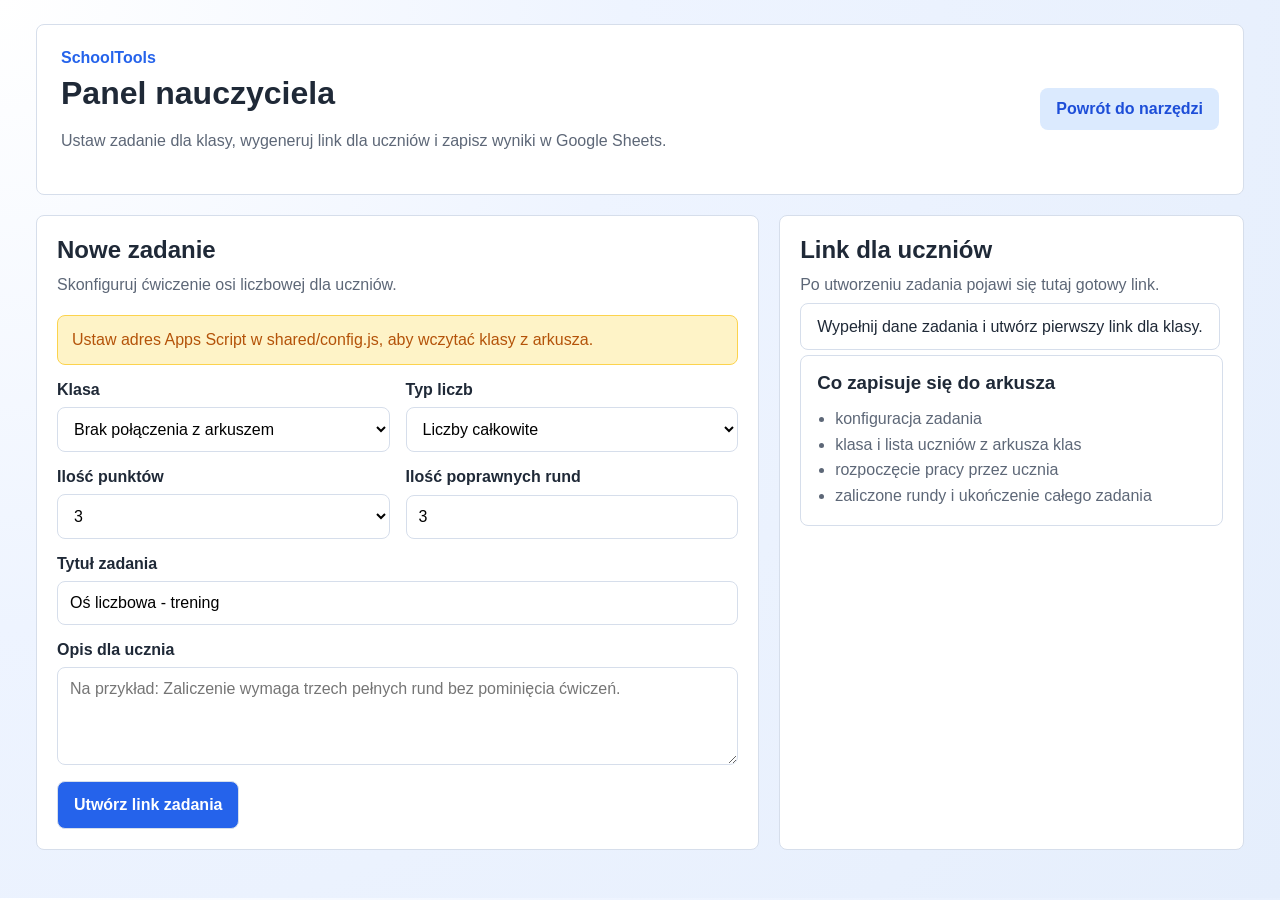
==== teacher/index.html @ 3faf94a4 "first attempt" ====
<!DOCTYPE html>
<html lang="pl">
  <head>
    <meta charset="UTF-8" />
    <meta name="viewport" content="width=device-width, initial-scale=1.0" />
    <title>Panel nauczyciela - SchoolTools</title>
    <script src="../shared/config.js"></script>
    <script src="../shared/theme.js"></script>
    <script src="../shared/assignment-api.js"></script>
    <link rel="stylesheet" href="./style.css" />
  </head>
  <body>
    <main class="page">
      <header class="page__header">
        <div>
          <p class="page__eyebrow" data-brand-name>SchoolTools</p>
          <h1>Panel nauczyciela</h1>
          <p class="page__lead">
            Ustaw zadanie dla klasy, wygeneruj link dla uczniów i zapisz wyniki
            w Google Sheets.
          </p>
        </div>
        <a class="page__back" href="../index.html">Powrót do narzędzi</a>
      </header>

      <section class="layout">
        <section class="panel">
          <header class="panel__header">
            <div>
              <h2>Nowe zadanie</h2>
              <p>Skonfiguruj ćwiczenie osi liczbowej dla uczniów.</p>
            </div>
          </header>

          <form id="assignment-form" class="form">
            <div id="api-warning" class="inline-warning" hidden></div>

            <div class="grid grid--2">
              <label class="field">
                <span>Klasa</span>
                <select id="class-select" name="classId">
                  <option value="">Wczytywanie klas...</option>
                </select>
              </label>

              <label class="field">
                <span>Typ liczb</span>
                <select id="task-type-select" name="taskType">
                  <option value="natural">Liczby naturalne</option>
                  <option value="integer" selected>Liczby całkowite</option>
                  <option value="commonFraction">Ułamki zwykłe</option>
                  <option value="decimal">Ułamki dziesiętne</option>
                  <option value="rational">Liczby wymierne</option>
                </select>
              </label>
            </div>

            <div class="grid grid--2">
              <label class="field">
                <span>Ilość punktów</span>
                <select id="point-count-select" name="pointCount">
                  <option value="2">2</option>
                  <option value="3" selected>3</option>
                  <option value="4">4</option>
                  <option value="5">5</option>
                  <option value="6">6</option>
                </select>
              </label>

              <label class="field">
                <span>Ilość poprawnych rund</span>
                <input
                  id="required-successes-input"
                  name="requiredSuccesses"
                  type="number"
                  min="1"
                  max="10"
                  value="3"
                />
              </label>
            </div>

            <label class="field">
              <span>Tytuł zadania</span>
              <input
                id="assignment-title-input"
                name="title"
                type="text"
                value="Oś liczbowa - trening"
              />
            </label>

            <label class="field">
              <span>Opis dla ucznia</span>
              <textarea
                id="student-instructions-input"
                name="studentInstructions"
                rows="4"
                placeholder="Na przykład: Zaliczenie wymaga trzech pełnych rund bez pominięcia ćwiczeń."
              ></textarea>
            </label>

            <div class="actions">
              <button id="create-assignment-button" type="submit">
                Utwórz link zadania
              </button>
            </div>
          </form>
        </section>

        <aside class="panel panel--result">
          <header class="panel__header">
            <div>
              <h2>Link dla uczniów</h2>
              <p>Po utworzeniu zadania pojawi się tutaj gotowy link.</p>
            </div>
          </header>

          <section id="result-card" class="result-card" hidden>
            <label class="field">
              <span>Link</span>
              <textarea id="assignment-link-output" rows="4" readonly></textarea>
            </label>
            <div class="actions">
              <button id="copy-link-button" type="button">Kopiuj link</button>
            </div>
          </section>

          <output id="teacher-feedback" class="feedback" aria-live="polite">
            Wypełnij dane zadania i utwórz pierwszy link dla klasy.
          </output>

          <section class="info-card">
            <h3>Co zapisuje się do arkusza</h3>
            <ul>
              <li>konfiguracja zadania</li>
              <li>klasa i lista uczniów z arkusza klas</li>
              <li>rozpoczęcie pracy przez ucznia</li>
              <li>zaliczone rundy i ukończenie całego zadania</li>
            </ul>
          </section>
        </aside>
      </section>
    </main>
    <script src="./app.js"></script>
  </body>
</html>
---- teacher/style.css ----
:root {
  color-scheme: light;
  --bg: #eef4ff;
  --panel: #ffffff;
  --panel-soft: #f8fbff;
  --text: #1f2937;
  --muted: #5d6777;
  --border: #d6deeb;
  --accent: var(--app-accent, #2563eb);
  --accent-strong: var(--app-accent-strong, #1d4ed8);
  --accent-soft: var(--app-accent-soft, #dbeafe);
  --success: #15803d;
  --success-soft: #dcfce7;
  --warning: #b45309;
  --warning-soft: #fef3c7;
}

* {
  box-sizing: border-box;
}

body {
  margin: 0;
  font-family: Arial, sans-serif;
  color: var(--text);
  background: var(
    --app-page-background,
    radial-gradient(circle at top left, #ffffff 0, #eef4ff 40%, #e5eefc 100%)
  );
}

button,
input,
select,
textarea {
  font: inherit;
}

.page {
  max-width: 1240px;
  margin: 0 auto;
  padding: 24px 16px 48px;
}

.page__header,
.panel,
.feedback,
.result-card,
.info-card {
  background: var(--panel);
  border: 1px solid var(--border);
  border-radius: 8px;
}

.page__header {
  display: flex;
  justify-content: space-between;
  gap: 24px;
  align-items: flex-start;
  padding: 24px;
}

.page__eyebrow {
  margin: 0 0 8px;
  color: var(--accent);
  font-weight: 700;
}

.page__header h1,
.panel__header h2,
.info-card h3 {
  margin: 0;
}

.page__lead,
.panel__header p,
.info-card li {
  color: var(--muted);
  line-height: 1.6;
}

.page__back {
  align-self: center;
  padding: 12px 16px;
  border-radius: 8px;
  background: var(--accent-soft);
  color: var(--accent-strong);
  text-decoration: none;
  font-weight: 700;
}

.layout {
  display: grid;
  grid-template-columns: minmax(0, 1.4fr) minmax(320px, 0.9fr);
  gap: 20px;
  margin-top: 20px;
}

.panel {
  padding: 20px;
}

.panel__header {
  margin-bottom: 18px;
}

.panel__header p {
  margin: 8px 0 0;
}

.form {
  display: grid;
  gap: 16px;
}

.grid {
  display: grid;
  gap: 16px;
}

.grid--2 {
  grid-template-columns: repeat(2, minmax(0, 1fr));
}

.field {
  display: grid;
  gap: 8px;
}

.field span {
  font-weight: 700;
}

.inline-warning {
  padding: 12px 14px;
  background: var(--warning-soft);
  border: 1px solid #fcd34d;
  border-radius: 8px;
  color: var(--warning);
  line-height: 1.5;
}

input,
select,
textarea,
button {
  border: 1px solid var(--border);
  border-radius: 8px;
}

input,
select,
textarea {
  width: 100%;
  padding: 12px;
  background: #ffffff;
}

button {
  min-height: 48px;
  padding: 0 16px;
  background: var(--accent);
  color: #ffffff;
  font-weight: 700;
  cursor: pointer;
}

button:hover,
button:focus-visible {
  background: var(--accent-strong);
}

.actions {
  display: flex;
  gap: 12px;
}

.feedback {
  margin-top: 16px;
  padding: 14px 16px;
  line-height: 1.5;
}

.feedback[data-status="success"] {
  background: var(--success-soft);
  border-color: #86efac;
  color: var(--success);
}

.feedback[data-status="warning"] {
  background: var(--warning-soft);
  border-color: #fcd34d;
  color: var(--warning);
}

.result-card,
.info-card {
  margin-top: 16px;
  padding: 16px;
}

.info-card ul {
  margin: 12px 0 0;
  padding-left: 18px;
}

@media (max-width: 920px) {
  .layout,
  .grid--2 {
    grid-template-columns: 1fr;
  }
}

@media (max-width: 640px) {
  .page {
    padding-inline: 12px;
  }

  .page__header,
  .panel {
    padding: 16px;
  }

  .actions {
    flex-direction: column;
  }

  button,
  .page__back {
    width: 100%;
  }
}
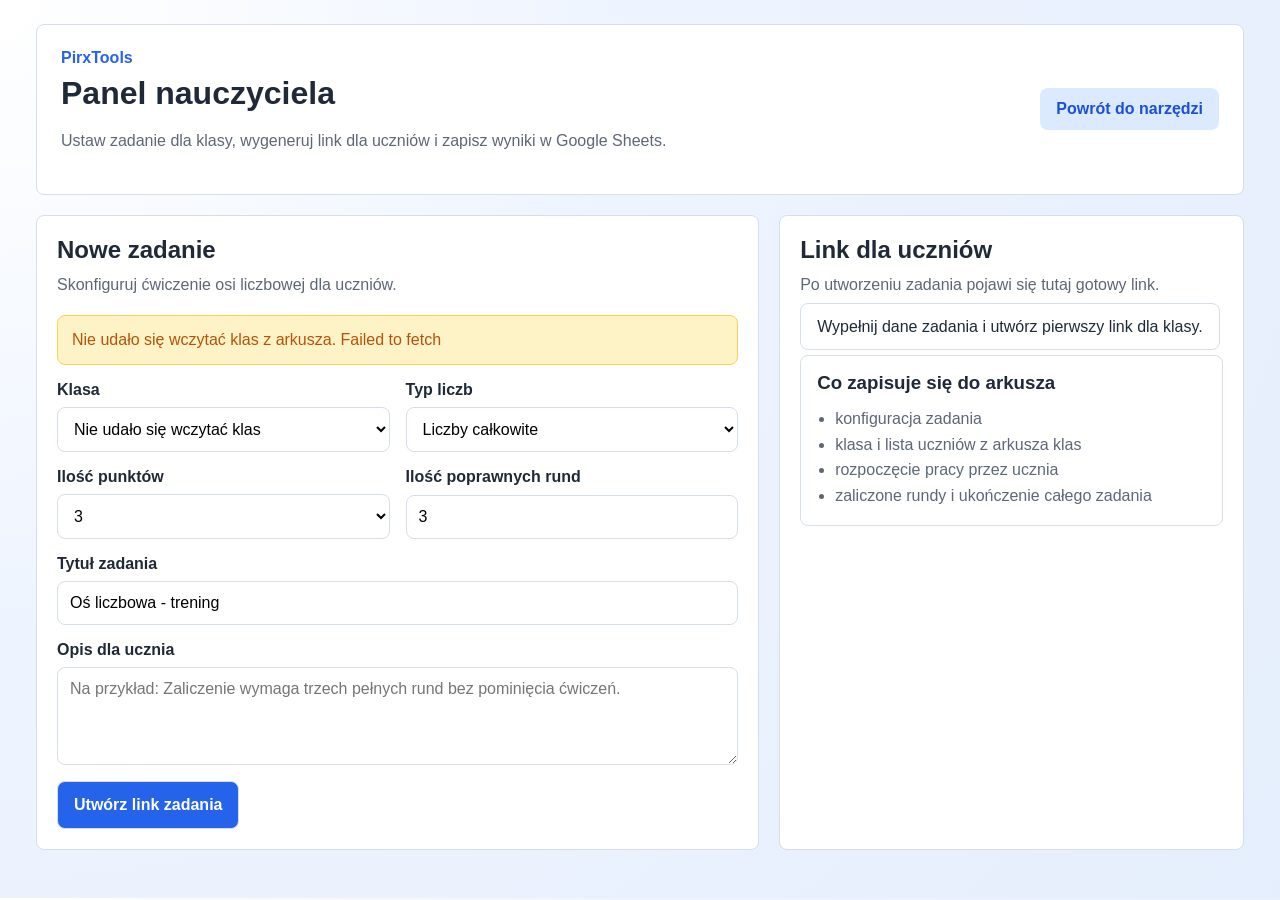
==== commit 2b5029b7: "fetch update" ====
--- a/teacher/index.html
+++ b/teacher/index.html
@@ -4,10 +4,10 @@
     <meta charset="UTF-8" />
     <meta name="viewport" content="width=device-width, initial-scale=1.0" />
     <title>Panel nauczyciela - SchoolTools</title>
-    <script src="../shared/config.js"></script>
-    <script src="../shared/theme.js"></script>
-    <script src="../shared/assignment-api.js"></script>
-    <link rel="stylesheet" href="./style.css" />
+    <script src="../shared/config.js?v=20260529-1"></script>
+    <script src="../shared/theme.js?v=20260529-1"></script>
+    <script src="../shared/assignment-api.js?v=20260529-1"></script>
+    <link rel="stylesheet" href="./style.css?v=20260529-1" />
   </head>
   <body>
     <main class="page">
@@ -142,6 +142,6 @@
         </aside>
       </section>
     </main>
-    <script src="./app.js"></script>
+    <script src="./app.js?v=20260529-1"></script>
   </body>
 </html>
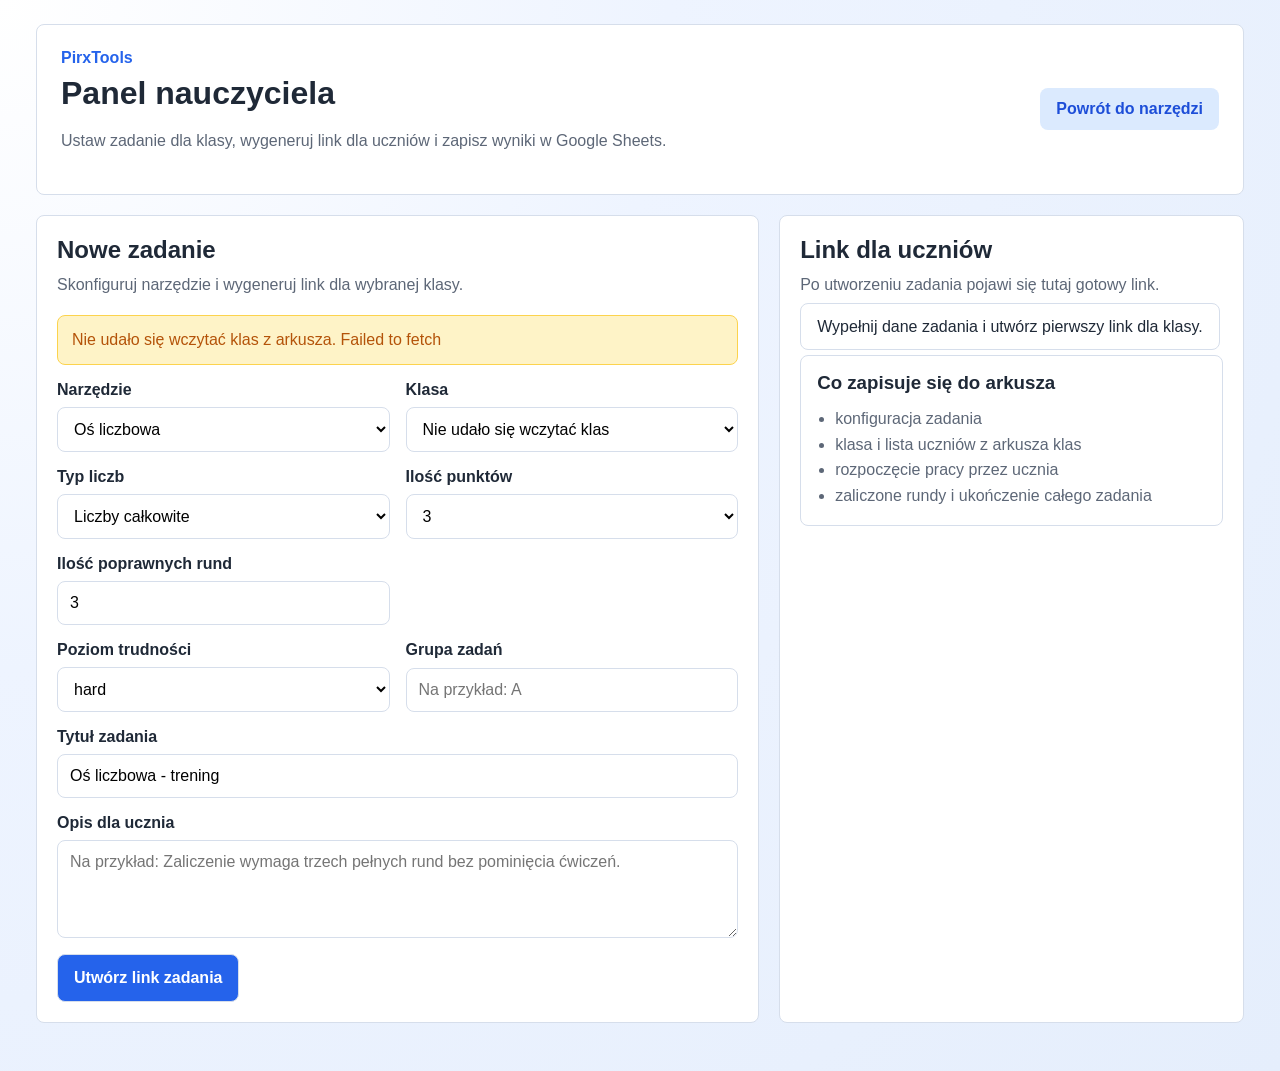
==== commit 0c76207a: "Rownania Tool" ====
--- a/teacher/index.html
+++ b/teacher/index.html
@@ -28,7 +28,7 @@
           <header class="panel__header">
             <div>
               <h2>Nowe zadanie</h2>
-              <p>Skonfiguruj ćwiczenie osi liczbowej dla uczniów.</p>
+              <p>Skonfiguruj narzędzie i wygeneruj link dla wybranej klasy.</p>
             </div>
           </header>
 
@@ -37,12 +37,23 @@
 
             <div class="grid grid--2">
               <label class="field">
+                <span>Narzędzie</span>
+                <select id="tool-select" name="tool">
+                  <option value="number-line">Oś liczbowa</option>
+                  <option value="linear-equations">Równania liniowe</option>
+                </select>
+              </label>
+
+              <label class="field">
                 <span>Klasa</span>
                 <select id="class-select" name="classId">
                   <option value="">Wczytywanie klas...</option>
                 </select>
               </label>
+            </div>
 
+            <section id="number-line-settings" class="tool-settings">
+              <div class="grid grid--2">
               <label class="field">
                 <span>Typ liczb</span>
                 <select id="task-type-select" name="taskType">
@@ -53,9 +64,7 @@
                   <option value="rational">Liczby wymierne</option>
                 </select>
               </label>
-            </div>
 
-            <div class="grid grid--2">
               <label class="field">
                 <span>Ilość punktów</span>
                 <select id="point-count-select" name="pointCount">
@@ -79,6 +88,30 @@
                 />
               </label>
             </div>
+            </section>
+
+            <section id="linear-equations-settings" class="tool-settings" hidden>
+              <div class="grid grid--2">
+                <label class="field">
+                  <span>Poziom trudności</span>
+                  <select id="difficulty-select" name="difficulty">
+                    <option value="easy">easy</option>
+                    <option value="medium">medium</option>
+                    <option value="hard" selected>hard</option>
+                  </select>
+                </label>
+
+                <label class="field">
+                  <span>Grupa zadań</span>
+                  <input
+                    id="task-group-input"
+                    name="taskGroup"
+                    type="text"
+                    placeholder="Na przykład: A"
+                  />
+                </label>
+              </div>
+            </section>
 
             <label class="field">
               <span>Tytuł zadania</span>
--- a/teacher/style.css
+++ b/teacher/style.css
@@ -113,6 +113,11 @@
   gap: 16px;
 }
 
+.tool-settings {
+  display: grid;
+  gap: 16px;
+}
+
 .grid {
   display: grid;
   gap: 16px;
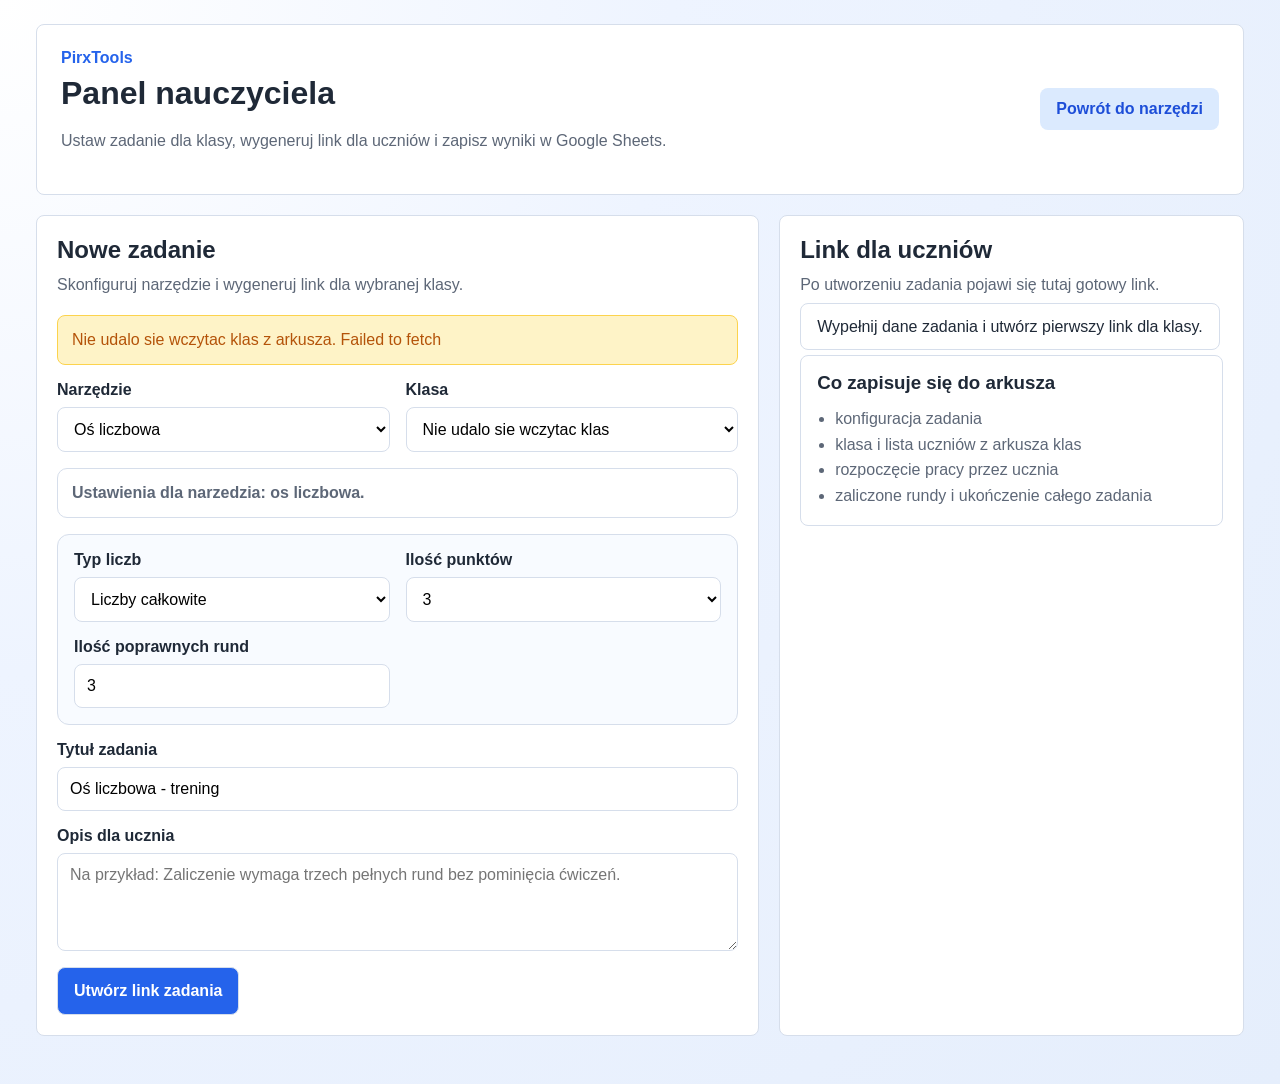
==== commit da0a01ec: "123" ====
--- a/teacher/index.html
+++ b/teacher/index.html
@@ -52,7 +52,15 @@
               </label>
             </div>
 
-            <section id="number-line-settings" class="tool-settings">
+            <p id="tool-settings-hint" class="tool-settings__hint" aria-live="polite">
+              Ustawienia dla narzędzia: oś liczbowa.
+            </p>
+
+            <section
+              id="number-line-settings"
+              class="tool-settings"
+              data-tool-settings="number-line"
+            >
               <div class="grid grid--2">
               <label class="field">
                 <span>Typ liczb</span>
@@ -90,7 +98,12 @@
             </div>
             </section>
 
-            <section id="linear-equations-settings" class="tool-settings" hidden>
+            <section
+              id="linear-equations-settings"
+              class="tool-settings"
+              data-tool-settings="linear-equations"
+              hidden
+            >
               <div class="grid grid--2">
                 <label class="field">
                   <span>Poziom trudności</span>
--- a/teacher/style.css
+++ b/teacher/style.css
@@ -19,6 +19,10 @@
   box-sizing: border-box;
 }
 
+[hidden] {
+  display: none !important;
+}
+
 body {
   margin: 0;
   font-family: Arial, sans-serif;
@@ -116,6 +120,21 @@
 .tool-settings {
   display: grid;
   gap: 16px;
+  padding: 16px;
+  border-radius: 12px;
+  background: var(--panel-soft);
+  border: 1px solid var(--border);
+}
+
+.tool-settings__hint {
+  margin: 0;
+  padding: 12px 14px;
+  border-radius: 10px;
+  background: #ffffff;
+  border: 1px solid var(--border);
+  color: var(--muted);
+  line-height: 1.5;
+  font-weight: 700;
 }
 
 .grid {
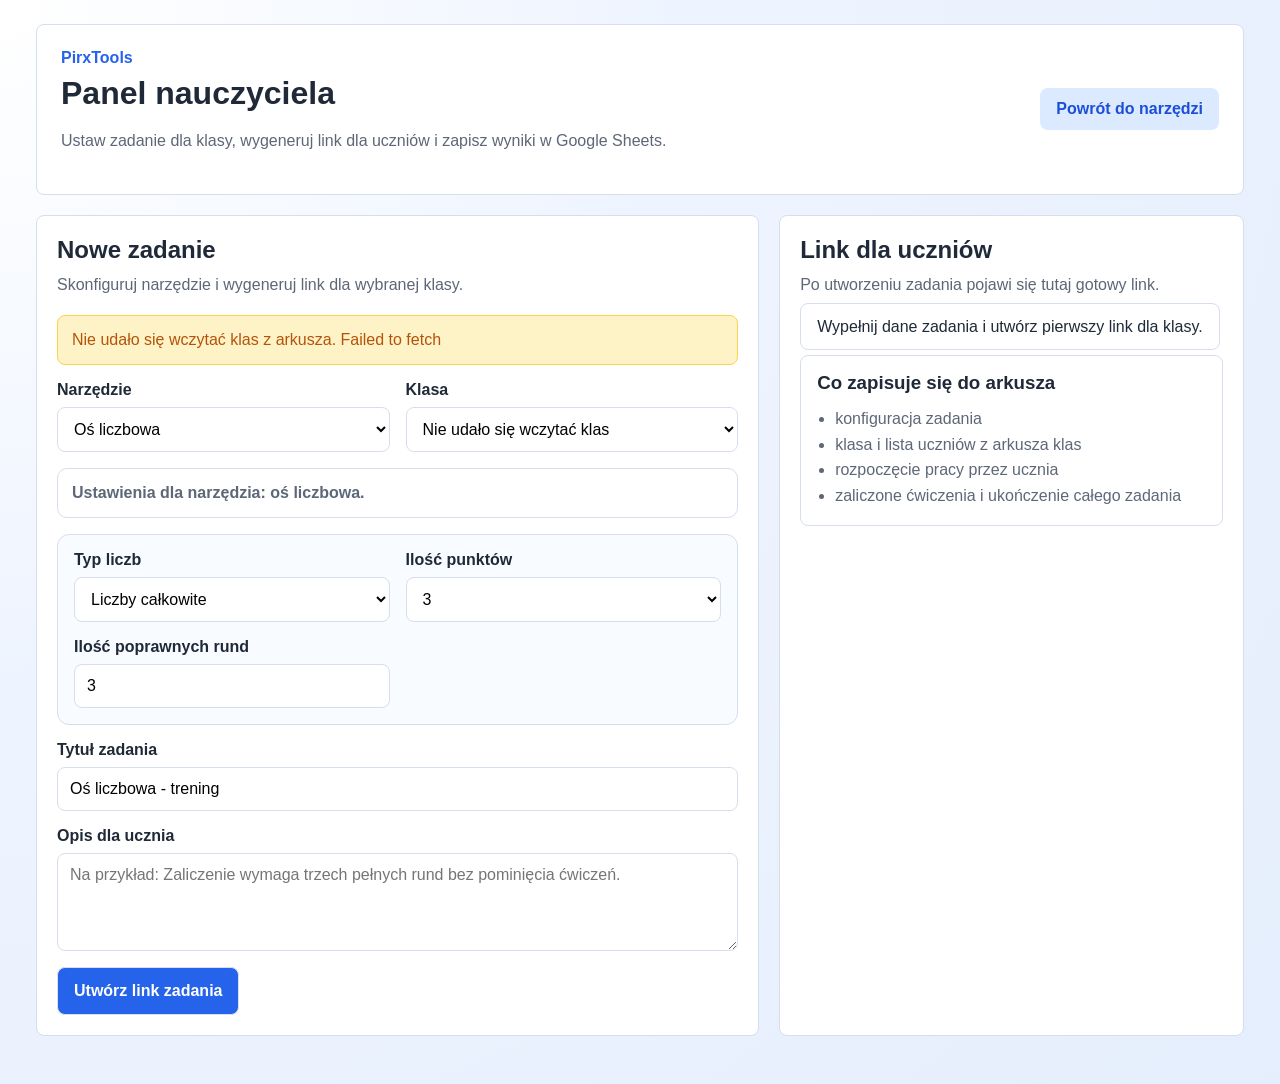
==== commit c0785d0d: "last" ====
--- a/teacher/index.html
+++ b/teacher/index.html
@@ -62,40 +62,40 @@
               data-tool-settings="number-line"
             >
               <div class="grid grid--2">
-              <label class="field">
-                <span>Typ liczb</span>
-                <select id="task-type-select" name="taskType">
-                  <option value="natural">Liczby naturalne</option>
-                  <option value="integer" selected>Liczby całkowite</option>
-                  <option value="commonFraction">Ułamki zwykłe</option>
-                  <option value="decimal">Ułamki dziesiętne</option>
-                  <option value="rational">Liczby wymierne</option>
-                </select>
-              </label>
-
-              <label class="field">
-                <span>Ilość punktów</span>
-                <select id="point-count-select" name="pointCount">
-                  <option value="2">2</option>
-                  <option value="3" selected>3</option>
-                  <option value="4">4</option>
-                  <option value="5">5</option>
-                  <option value="6">6</option>
-                </select>
-              </label>
-
-              <label class="field">
-                <span>Ilość poprawnych rund</span>
-                <input
-                  id="required-successes-input"
-                  name="requiredSuccesses"
-                  type="number"
-                  min="1"
-                  max="10"
-                  value="3"
-                />
-              </label>
-            </div>
+                <label class="field">
+                  <span>Typ liczb</span>
+                  <select id="task-type-select" name="taskType">
+                    <option value="natural">Liczby naturalne</option>
+                    <option value="integer" selected>Liczby całkowite</option>
+                    <option value="commonFraction">Ułamki zwykłe</option>
+                    <option value="decimal">Ułamki dziesiętne</option>
+                    <option value="rational">Liczby wymierne</option>
+                  </select>
+                </label>
+
+                <label class="field">
+                  <span>Ilość punktów</span>
+                  <select id="point-count-select" name="pointCount">
+                    <option value="2">2</option>
+                    <option value="3" selected>3</option>
+                    <option value="4">4</option>
+                    <option value="5">5</option>
+                    <option value="6">6</option>
+                  </select>
+                </label>
+
+                <label class="field">
+                  <span>Ilość poprawnych rund</span>
+                  <input
+                    id="required-successes-input"
+                    name="requiredSuccesses"
+                    type="number"
+                    min="1"
+                    max="20"
+                    value="3"
+                  />
+                </label>
+              </div>
             </section>
 
             <section
@@ -121,6 +121,18 @@
                     name="taskGroup"
                     type="text"
                     placeholder="Na przykład: A"
+                  />
+                </label>
+
+                <label class="field">
+                  <span>Liczba ćwiczeń do wykonania</span>
+                  <input
+                    id="linear-required-successes-input"
+                    name="requiredSuccesses"
+                    type="number"
+                    min="1"
+                    max="20"
+                    value="3"
                   />
                 </label>
               </div>
@@ -182,7 +194,7 @@
               <li>konfiguracja zadania</li>
               <li>klasa i lista uczniów z arkusza klas</li>
               <li>rozpoczęcie pracy przez ucznia</li>
-              <li>zaliczone rundy i ukończenie całego zadania</li>
+              <li>zaliczone ćwiczenia i ukończenie całego zadania</li>
             </ul>
           </section>
         </aside>
